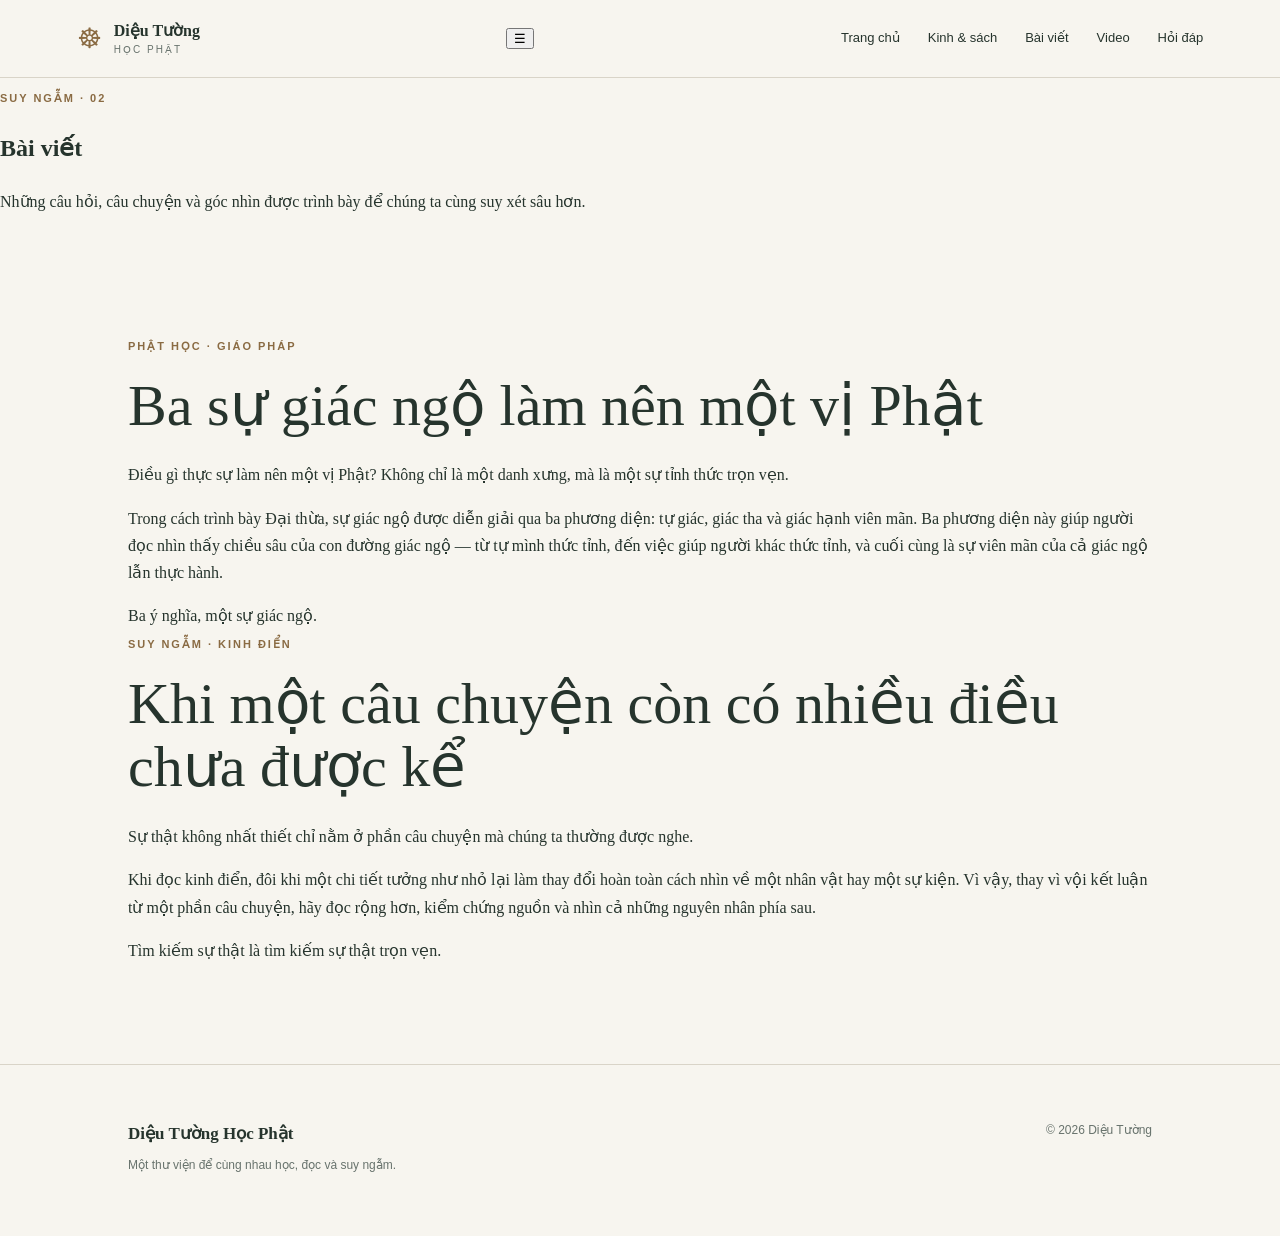
==== bai-viet.html @ 9baa7776 "Add Buddhist articles page" ====
<!doctype html><html lang="vi"><head><meta charset="utf-8"><meta name="viewport" content="width=device-width,initial-scale=1"><title>Bài viết — Diệu Tường Học Phật</title><link rel="stylesheet" href="style.css"></head><body><header class="site-header"><a class="brand" href="index.html"><span class="brand-mark">☸</span><span><strong>Diệu Tường</strong><small>Học Phật</small></span></a><button class="menu">☰</button><nav><a href="index.html">Trang chủ</a><a href="kinh.html">Kinh & sách</a><a class="active" href="bai-viet.html">Bài viết</a><a href="index.html#video">Video</a><a href="hoi-dap.html">Hỏi đáp</a></nav></header><main><section class="page-hero"><p class="eyebrow">SUY NGẪM · 02</p><h1>Bài viết</h1><p>Những câu hỏi, câu chuyện và góc nhìn được trình bày để chúng ta cùng suy xét sâu hơn.</p></section><section class="section article-list"><article id="ba-awakening" class="long-card"><span class="tag">PHẬT HỌC · GIÁO PHÁP</span><h2>Ba sự giác ngộ làm nên một vị Phật</h2><p class="lead">Điều gì thực sự làm nên một vị Phật? Không chỉ là một danh xưng, mà là một sự tỉnh thức trọn vẹn.</p><p>Trong cách trình bày Đại thừa, sự giác ngộ được diễn giải qua ba phương diện: tự giác, giác tha và giác hạnh viên mãn. Ba phương diện này giúp người đọc nhìn thấy chiều sâu của con đường giác ngộ — từ tự mình thức tỉnh, đến việc giúp người khác thức tỉnh, và cuối cùng là sự viên mãn của cả giác ngộ lẫn thực hành.</p><div class="quote">Ba ý nghĩa, một sự giác ngộ.</div></article><article id="ma-vuong" class="long-card"><span class="tag">SUY NGẪM · KINH ĐIỂN</span><h2>Khi một câu chuyện còn có nhiều điều chưa được kể</h2><p class="lead">Sự thật không nhất thiết chỉ nằm ở phần câu chuyện mà chúng ta thường được nghe.</p><p>Khi đọc kinh điển, đôi khi một chi tiết tưởng như nhỏ lại làm thay đổi hoàn toàn cách nhìn về một nhân vật hay một sự kiện. Vì vậy, thay vì vội kết luận từ một phần câu chuyện, hãy đọc rộng hơn, kiểm chứng nguồn và nhìn cả những nguyên nhân phía sau.</p><div class="quote">Tìm kiếm sự thật là tìm kiếm sự thật trọn vẹn.</div></article></section></main><footer><div><strong>Diệu Tường Học Phật</strong><p>Một thư viện để cùng nhau học, đọc và suy ngẫm.</p></div><span>© 2026 Diệu Tường</span></footer></body></html>
---- style.css ----
:root{--ink:#26342d;--muted:#68736d;--paper:#f7f5ef;--warm:#e9e1d2;--line:#d9d4c8;--accent:#8a6b43;--white:#fffdf8}*{box-sizing:border-box}html{scroll-behavior:smooth}body{margin:0;background:var(--paper);color:var(--ink);font-family:Georgia,'Times New Roman',serif;line-height:1.7}a{color:inherit;text-decoration:none}.site-header{height:78px;padding:0 6vw;display:flex;align-items:center;justify-content:space-between;background:rgba(247,245,239,.96);border-bottom:1px solid var(--line);position:sticky;top:0;z-index:10}.brand{display:flex;align-items:center;gap:12px}.brand-mark{font-size:28px;color:var(--accent)}.brand strong,.brand small{display:block;line-height:1.1}.brand small{font-family:Arial,sans-serif;font-size:10px;letter-spacing:.2em;text-transform:uppercase;margin-top:5px;color:var(--muted)}nav{display:flex;gap:28px;font-family:Arial,sans-serif;font-size:13px}nav a:hover{color:var(--accent)}.hero{min-height:650px;display:flex;align-items:center;padding:90px 10vw;position:relative;overflow:hidden;background:linear-gradient(135deg,#f7f5ef 0%,#eee8dc 100%)}.hero-inner{max-width:720px;position:relative;z-index:2}.eyebrow,.tag{font-family:Arial,sans-serif;font-size:11px;letter-spacing:.18em;color:var(--accent);font-weight:700}.hero h1{font-size:clamp(48px,7vw,86px);line-height:1.02;font-weight:400;margin:20px 0}.hero h1 em{color:#6e806f;font-style:normal}.hero-copy{font-size:19px;max-width:620px;color:#56615a}.hero-actions{display:flex;gap:12px;margin-top:34px}.button{display:inline-block;padding:12px 22px;border:1px solid var(--ink);font-family:Arial,sans-serif;font-size:12px;letter-spacing:.05em}.button.primary{background:var(--ink);color:var(--white)}.button.secondary{background:transparent}.lotus{position:absolute;right:-8vw;bottom:-18vw;width:58vw;height:58vw;border:1px solid rgba(138,107,67,.2);border-radius:50%;font-size:0}.lotus:before,.lotus:after{content:'';position:absolute;inset:12%;border:1px solid rgba(138,107,67,.15);border-radius:50%}.section{padding:100px 10vw;max-width:1300px;margin:auto}.intro{max-width:850px;text-align:center}.intro h2,h2{font-size:clamp(36px,5vw,58px);font-weight:400;line-height:1.1;margin:15px 0 24px}.intro>p:last-child{font-size:18px;color:var(--muted)}.section-heading{display:flex;justify-content:space-between;align-items:end;border-bottom:1px solid var(--line);padding-bottom:22px;margin-bottom:32px}.section-heading h2{margin:0}.section-heading span{font-family:Arial,sans-serif;font-size:11px;color:var(--muted)}.cards{display:grid;grid-template-columns:repeat(3,1fr);gap:18px}.card{padding:34px;background:var(--white);border:1px solid var(--line);min-height:270px}.card.feature{background:var(--warm)}.card-icon{font-size:28px;color:var(--accent)}.card h3{font-size:25px;font-weight:400}.card p{color:var(--muted);font-size:15px}.card a,.article-card a{font-family:Arial,sans-serif;font-size:12px;color:var(--accent);font-weight:700}.articles{background:#eee9df;max-width:none;padding-left:10vw;padding-right:10vw}.article-card{max-width:900px;margin:0 auto;border-bottom:1px solid var(--line);padding:38px 0;display:grid;grid-template-columns:90px 1fr;gap:20px}.article-number{font-size:36px;color:#a89a84}.article-card h3{font-size:28px;font-weight:400;margin:6px 0 8px}.article-card p{color:var(--muted)}.video-placeholder{margin-top:30px;min-height:230px;background:#26342d;color:var(--white);display:flex;align-items:center;justify-content:center;gap:25px;padding:40px}.video-placeholder>span{width:64px;height:64px;border:1px solid rgba(255,255,255,.6);border-radius:50%;display:grid;place-items:center;font-family:Arial,sans-serif}.video-placeholder p{color:#cbd1cb}.qa{display:flex;justify-content:space-between;align-items:center;gap:50px}.qa p{max-width:600px;color:var(--muted)}footer{padding:55px 10vw;border-top:1px solid var(--line);display:flex;justify-content:space-between;gap:30px;color:var(--muted);font-family:Arial,sans-serif;font-size:12px}footer strong{font-family:Georgia,serif;color:var(--ink);font-size:17px}footer p{margin:6px 0} @media(max-width:700px){.site-header{padding:0 5vw}.site-header nav{display:none}.hero{min-height:590px;padding:70px 7vw}.hero h1{font-size:50px}.hero-copy{font-size:17px}.section{padding:70px 7vw}.cards{grid-template-columns:1fr}.section-heading{display:block}.section-heading span{display:block;margin-top:8px}.article-card{grid-template-columns:50px 1fr}.article-card h3{font-size:23px}.qa,footer{display:block}.qa .button{margin-top:20px}.lotus{width:100vw;height:100vw;right:-45vw;bottom:-10vw}}
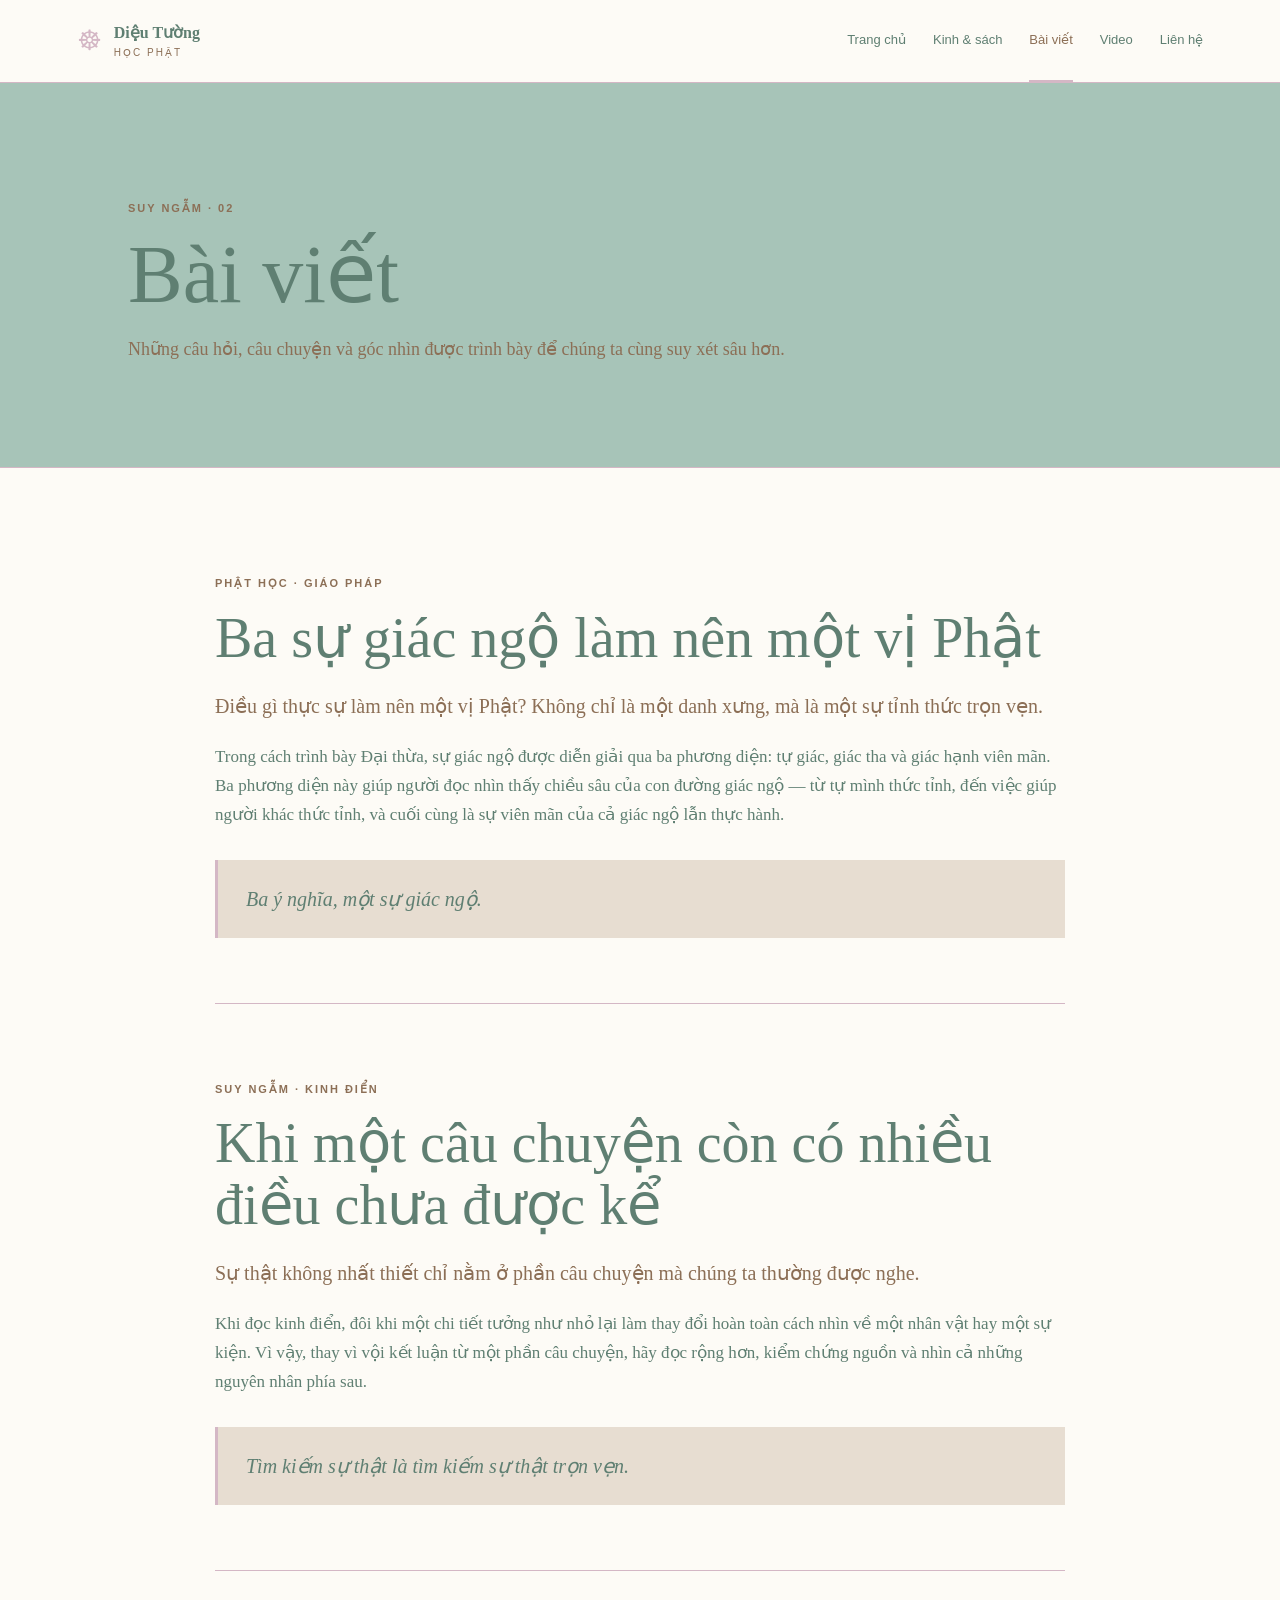
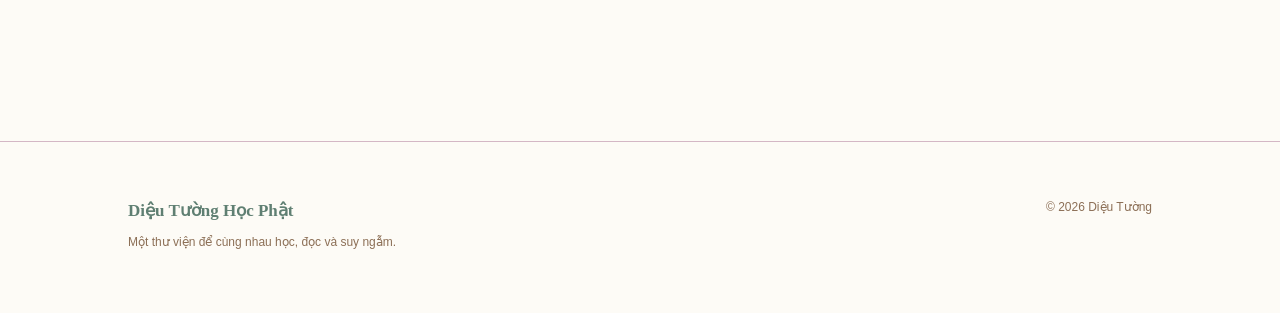
==== commit 6ca0d725: "Load fresh Palette 1 CSS on articles page" ====
--- a/bai-viet.html
+++ b/bai-viet.html
@@ -1 +1 @@
-<!doctype html><html lang="vi"><head><meta charset="utf-8"><meta name="viewport" content="width=device-width,initial-scale=1"><title>Bài viết — Diệu Tường Học Phật</title><link rel="stylesheet" href="style.css"></head><body><header class="site-header"><a class="brand" href="index.html"><span class="brand-mark">☸</span><span><strong>Diệu Tường</strong><small>Học Phật</small></span></a><button class="menu">☰</button><nav><a href="index.html">Trang chủ</a><a href="kinh.html">Kinh & sách</a><a class="active" href="bai-viet.html">Bài viết</a><a href="index.html#video">Video</a><a href="hoi-dap.html">Hỏi đáp</a></nav></header><main><section class="page-hero"><p class="eyebrow">SUY NGẪM · 02</p><h1>Bài viết</h1><p>Những câu hỏi, câu chuyện và góc nhìn được trình bày để chúng ta cùng suy xét sâu hơn.</p></section><section class="section article-list"><article id="ba-awakening" class="long-card"><span class="tag">PHẬT HỌC · GIÁO PHÁP</span><h2>Ba sự giác ngộ làm nên một vị Phật</h2><p class="lead">Điều gì thực sự làm nên một vị Phật? Không chỉ là một danh xưng, mà là một sự tỉnh thức trọn vẹn.</p><p>Trong cách trình bày Đại thừa, sự giác ngộ được diễn giải qua ba phương diện: tự giác, giác tha và giác hạnh viên mãn. Ba phương diện này giúp người đọc nhìn thấy chiều sâu của con đường giác ngộ — từ tự mình thức tỉnh, đến việc giúp người khác thức tỉnh, và cuối cùng là sự viên mãn của cả giác ngộ lẫn thực hành.</p><div class="quote">Ba ý nghĩa, một sự giác ngộ.</div></article><article id="ma-vuong" class="long-card"><span class="tag">SUY NGẪM · KINH ĐIỂN</span><h2>Khi một câu chuyện còn có nhiều điều chưa được kể</h2><p class="lead">Sự thật không nhất thiết chỉ nằm ở phần câu chuyện mà chúng ta thường được nghe.</p><p>Khi đọc kinh điển, đôi khi một chi tiết tưởng như nhỏ lại làm thay đổi hoàn toàn cách nhìn về một nhân vật hay một sự kiện. Vì vậy, thay vì vội kết luận từ một phần câu chuyện, hãy đọc rộng hơn, kiểm chứng nguồn và nhìn cả những nguyên nhân phía sau.</p><div class="quote">Tìm kiếm sự thật là tìm kiếm sự thật trọn vẹn.</div></article></section></main><footer><div><strong>Diệu Tường Học Phật</strong><p>Một thư viện để cùng nhau học, đọc và suy ngẫm.</p></div><span>© 2026 Diệu Tường</span></footer></body></html>+<!doctype html><html lang="vi"><head><meta charset="utf-8"><meta name="viewport" content="width=device-width,initial-scale=1"><title>Bài viết — Diệu Tường Học Phật</title><link rel="stylesheet" href="style-palette1.css"></head><body><header class="site-header"><a class="brand" href="index.html"><span class="brand-mark">☸</span><span><strong>Diệu Tường</strong><small>Học Phật</small></span></a><button class="menu">☰</button><nav><a href="index.html">Trang chủ</a><a href="kinh.html">Kinh & sách</a><a class="active" href="bai-viet.html">Bài viết</a><a href="index.html#video">Video</a><a href="lien-he.html">Liên hệ</a></nav></header><main><section class="page-hero"><p class="eyebrow">SUY NGẪM · 02</p><h1>Bài viết</h1><p>Những câu hỏi, câu chuyện và góc nhìn được trình bày để chúng ta cùng suy xét sâu hơn.</p></section><section class="section article-list"><article id="ba-awakening" class="long-card"><span class="tag">PHẬT HỌC · GIÁO PHÁP</span><h2>Ba sự giác ngộ làm nên một vị Phật</h2><p class="lead">Điều gì thực sự làm nên một vị Phật? Không chỉ là một danh xưng, mà là một sự tỉnh thức trọn vẹn.</p><p>Trong cách trình bày Đại thừa, sự giác ngộ được diễn giải qua ba phương diện: tự giác, giác tha và giác hạnh viên mãn. Ba phương diện này giúp người đọc nhìn thấy chiều sâu của con đường giác ngộ — từ tự mình thức tỉnh, đến việc giúp người khác thức tỉnh, và cuối cùng là sự viên mãn của cả giác ngộ lẫn thực hành.</p><div class="quote">Ba ý nghĩa, một sự giác ngộ.</div></article><article id="ma-vuong" class="long-card"><span class="tag">SUY NGẪM · KINH ĐIỂN</span><h2>Khi một câu chuyện còn có nhiều điều chưa được kể</h2><p class="lead">Sự thật không nhất thiết chỉ nằm ở phần câu chuyện mà chúng ta thường được nghe.</p><p>Khi đọc kinh điển, đôi khi một chi tiết tưởng như nhỏ lại làm thay đổi hoàn toàn cách nhìn về một nhân vật hay một sự kiện. Vì vậy, thay vì vội kết luận từ một phần câu chuyện, hãy đọc rộng hơn, kiểm chứng nguồn và nhìn cả những nguyên nhân phía sau.</p><div class="quote">Tìm kiếm sự thật là tìm kiếm sự thật trọn vẹn.</div></article></section></main><footer><div><strong>Diệu Tường Học Phật</strong><p>Một thư viện để cùng nhau học, đọc và suy ngẫm.</p></div><span>© 2026 Diệu Tường</span></footer></body></html>
--- a/style-palette1.css
+++ b/style-palette1.css
@@ -0,0 +1 @@
+:root{--ink:#5F7F72;--muted:#8C6F56;--paper:#FDFBF6;--warm:#E7DDD1;--line:#D4B7C5;--accent:#8C6F56;--white:#FDFBF6;--green:#A7C4B8;--pink:#D4B7C5}*{box-sizing:border-box}html{scroll-behavior:smooth}body{margin:0;background:var(--paper);color:var(--ink);font-family:Georgia,'Times New Roman',serif;line-height:1.7}a{color:inherit;text-decoration:none}.site-header{min-height:78px;padding:0 6vw;display:flex;align-items:center;justify-content:space-between;background:rgba(253,251,246,.97);border-bottom:1px solid var(--line);position:sticky;top:0;z-index:10;backdrop-filter:blur(8px)}.brand{display:flex;align-items:center;gap:12px}.brand-mark{font-size:28px;color:var(--pink)}.brand strong,.brand small{display:block;line-height:1.1}.brand small{font-family:Arial,sans-serif;font-size:10px;letter-spacing:.2em;text-transform:uppercase;margin-top:5px;color:var(--muted)}nav{display:flex;gap:27px;font-family:Arial,sans-serif;font-size:13px}nav a{padding:29px 0;border-bottom:2px solid transparent}nav a:hover,nav a.active{color:var(--accent);border-color:var(--pink)}.menu{display:none;background:none;border:0;font-size:23px;color:var(--ink)}.hero{min-height:650px;display:flex;align-items:center;padding:90px 10vw;position:relative;overflow:hidden;background:linear-gradient(135deg,#FDFBF6 0%,#E7DDD1 52%,#A7C4B8 100%)}.hero-inner{max-width:720px;position:relative;z-index:2}.eyebrow,.tag,.book-type{font-family:Arial,sans-serif;font-size:11px;letter-spacing:.18em;color:var(--accent);font-weight:700}.hero h1{font-size:clamp(48px,7vw,86px);line-height:1.02;font-weight:400;margin:20px 0}.hero h1 em{color:var(--accent);font-style:normal}.hero-copy{font-size:19px;max-width:620px;color:var(--muted)}.hero-actions{display:flex;gap:12px;margin-top:34px}.button{display:inline-block;padding:12px 22px;border:1px solid var(--ink);font-family:Arial,sans-serif;font-size:12px;letter-spacing:.05em;cursor:pointer}.button.primary{background:var(--ink);color:var(--white)}.button.secondary{background:transparent}.button:hover{transform:translateY(-1px)}.lotus{position:absolute;right:-8vw;bottom:-18vw;width:58vw;height:58vw;border:1px solid rgba(212,183,197,.65);border-radius:50%}.lotus:before,.lotus:after{content:'';position:absolute;inset:12%;border:1px solid rgba(140,111,86,.22);border-radius:50%}.section{padding:100px 10vw;max-width:1300px;margin:auto}.intro{max-width:850px;text-align:center}.intro h2,h2{font-size:clamp(36px,5vw,58px);font-weight:400;line-height:1.1;margin:15px 0 24px}.intro>p:last-child{font-size:18px;color:var(--muted)}.section-heading{display:flex;justify-content:space-between;align-items:end;border-bottom:1px solid var(--line);padding-bottom:22px;margin-bottom:32px}.section-heading h2{margin:0}.section-heading span{font-family:Arial,sans-serif;font-size:11px;color:var(--muted)}.cards{display:grid;grid-template-columns:repeat(3,1fr);gap:18px}.card{display:block;padding:34px;background:var(--white);border:1px solid var(--line);min-height:270px;transition:.2s}.card:hover,.book-card:hover,.featured-grid a:hover{transform:translateY(-3px);box-shadow:0 12px 30px rgba(95,127,114,.12)}.card.feature{background:var(--warm)}.card-icon{font-size:28px;color:var(--pink)}.card h3{font-size:25px;font-weight:400}.card p,.featured-grid p{color:var(--muted);font-size:15px}.card-link{font-family:Arial,sans-serif;font-size:12px;color:var(--accent);font-weight:700}.featured{background:var(--warm);max-width:none;padding-left:10vw;padding-right:10vw}.featured-grid{display:grid;grid-template-columns:repeat(2,1fr);gap:20px;max-width:1100px}.featured-grid a{background:var(--white);padding:38px;border:1px solid var(--line);transition:.2s}.featured-grid h3{font-size:30px;font-weight:400;margin:10px 0}.video-section{max-width:1300px}.video-placeholder{margin-top:30px;min-height:230px;background:var(--ink);color:var(--white);display:flex;align-items:center;justify-content:center;gap:25px;padding:40px}.video-placeholder>span{width:64px;height:64px;border:1px solid rgba(253,251,246,.7);border-radius:50%;display:grid;place-items:center;font-family:Arial,sans-serif}.video-placeholder p{color:var(--warm)}.qa{display:flex;justify-content:space-between;align-items:center;gap:50px}.qa p{max-width:600px;color:var(--muted)}footer{padding:55px 10vw;border-top:1px solid var(--line);display:flex;justify-content:space-between;gap:30px;color:var(--muted);font-family:Arial,sans-serif;font-size:12px}footer strong{font-family:Georgia,serif;color:var(--ink);font-size:17px}footer p{margin:6px 0}.page-hero{padding:105px 10vw 85px;background:var(--green);border-bottom:1px solid var(--line)}.page-hero h1{font-size:clamp(50px,7vw,82px);font-weight:400;line-height:1;margin:16px 0}.page-hero>p:last-child{max-width:680px;font-size:18px;color:var(--muted)}.search{max-width:650px;margin:0 auto 42px;display:flex;border-bottom:1px solid var(--ink);align-items:center}.search input{width:100%;padding:14px 0;border:0;background:transparent;outline:0;font:17px Georgia;color:var(--ink)}.search span{font-size:24px;color:var(--pink)}.library-grid{display:grid;grid-template-columns:repeat(2,1fr);gap:18px}.book-card{display:block;padding:36px;background:var(--white);border:1px solid var(--line);min-height:260px;transition:.2s}.book-card h2{font-size:29px;margin:12px 0}.book-card p{color:var(--muted)}.long-card{max-width:850px;margin:0 auto 70px;padding-bottom:65px;border-bottom:1px solid var(--line)}.long-card h2{font-size:clamp(35px,5vw,56px);margin:12px 0}.long-card .lead{font-size:20px;color:var(--muted)}.long-card p{font-size:17px}.quote{margin-top:30px;padding:22px 28px;background:var(--warm);border-left:3px solid var(--pink);font-style:italic;font-size:20px}.question-box{max-width:760px;margin:0 auto 80px;padding:42px;background:var(--white);border:1px solid var(--line)}.question-box h2,.faq h2{font-size:34px}.question-box label{display:block;font-family:Arial,sans-serif;font-size:12px;margin:25px 0 8px}.question-box textarea{width:100%;resize:vertical;border:1px solid var(--line);background:var(--paper);padding:14px;font:16px Georgia;color:var(--ink);margin-bottom:18px}.faq{max-width:760px;margin:auto}.faq details{border-top:1px solid var(--line);padding:18px 0}.faq summary{cursor:pointer;font-size:20px}.faq p{color:var(--muted)}@media(max-width:700px){.site-header{padding:0 5vw}.menu{display:block}nav{display:none;position:absolute;left:0;right:0;top:78px;background:var(--paper);padding:10px 7vw 18px;border-bottom:1px solid var(--line);flex-direction:column;gap:0}nav.open{display:flex}nav a{padding:12px 0}.hero{min-height:590px;padding:70px 7vw}.hero h1{font-size:50px}.hero-copy{font-size:17px}.section{padding:70px 7vw}.cards,.featured-grid,.library-grid{grid-template-columns:1fr}.section-heading{display:block}.section-heading span{display:block;margin-top:8px}.qa,footer{display:block}.qa .button{margin-top:20px}.lotus{width:100vw;height:100vw;right:-45vw;bottom:-10vw}.page-hero{padding:75px 7vw 60px}.page-hero h1{font-size:54px}.question-box{padding:28px}.long-card{margin-bottom:50px}}
